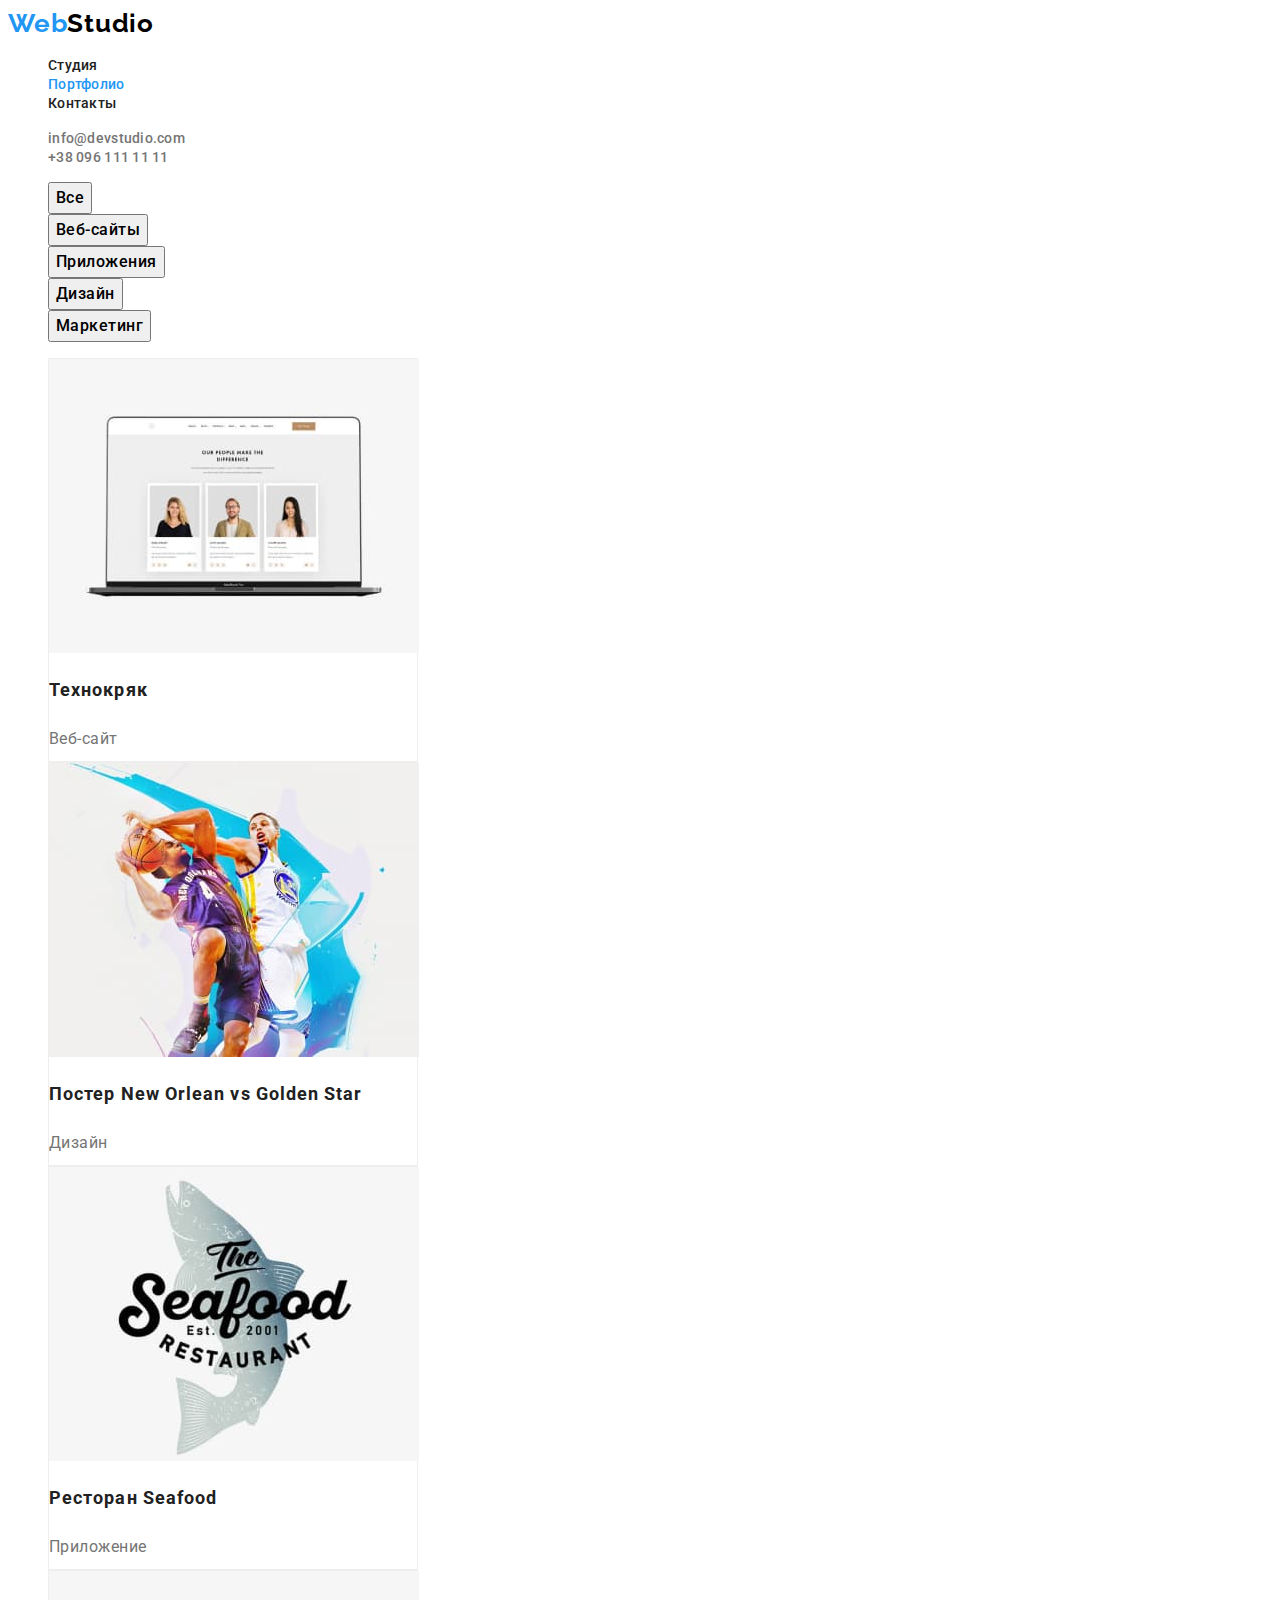
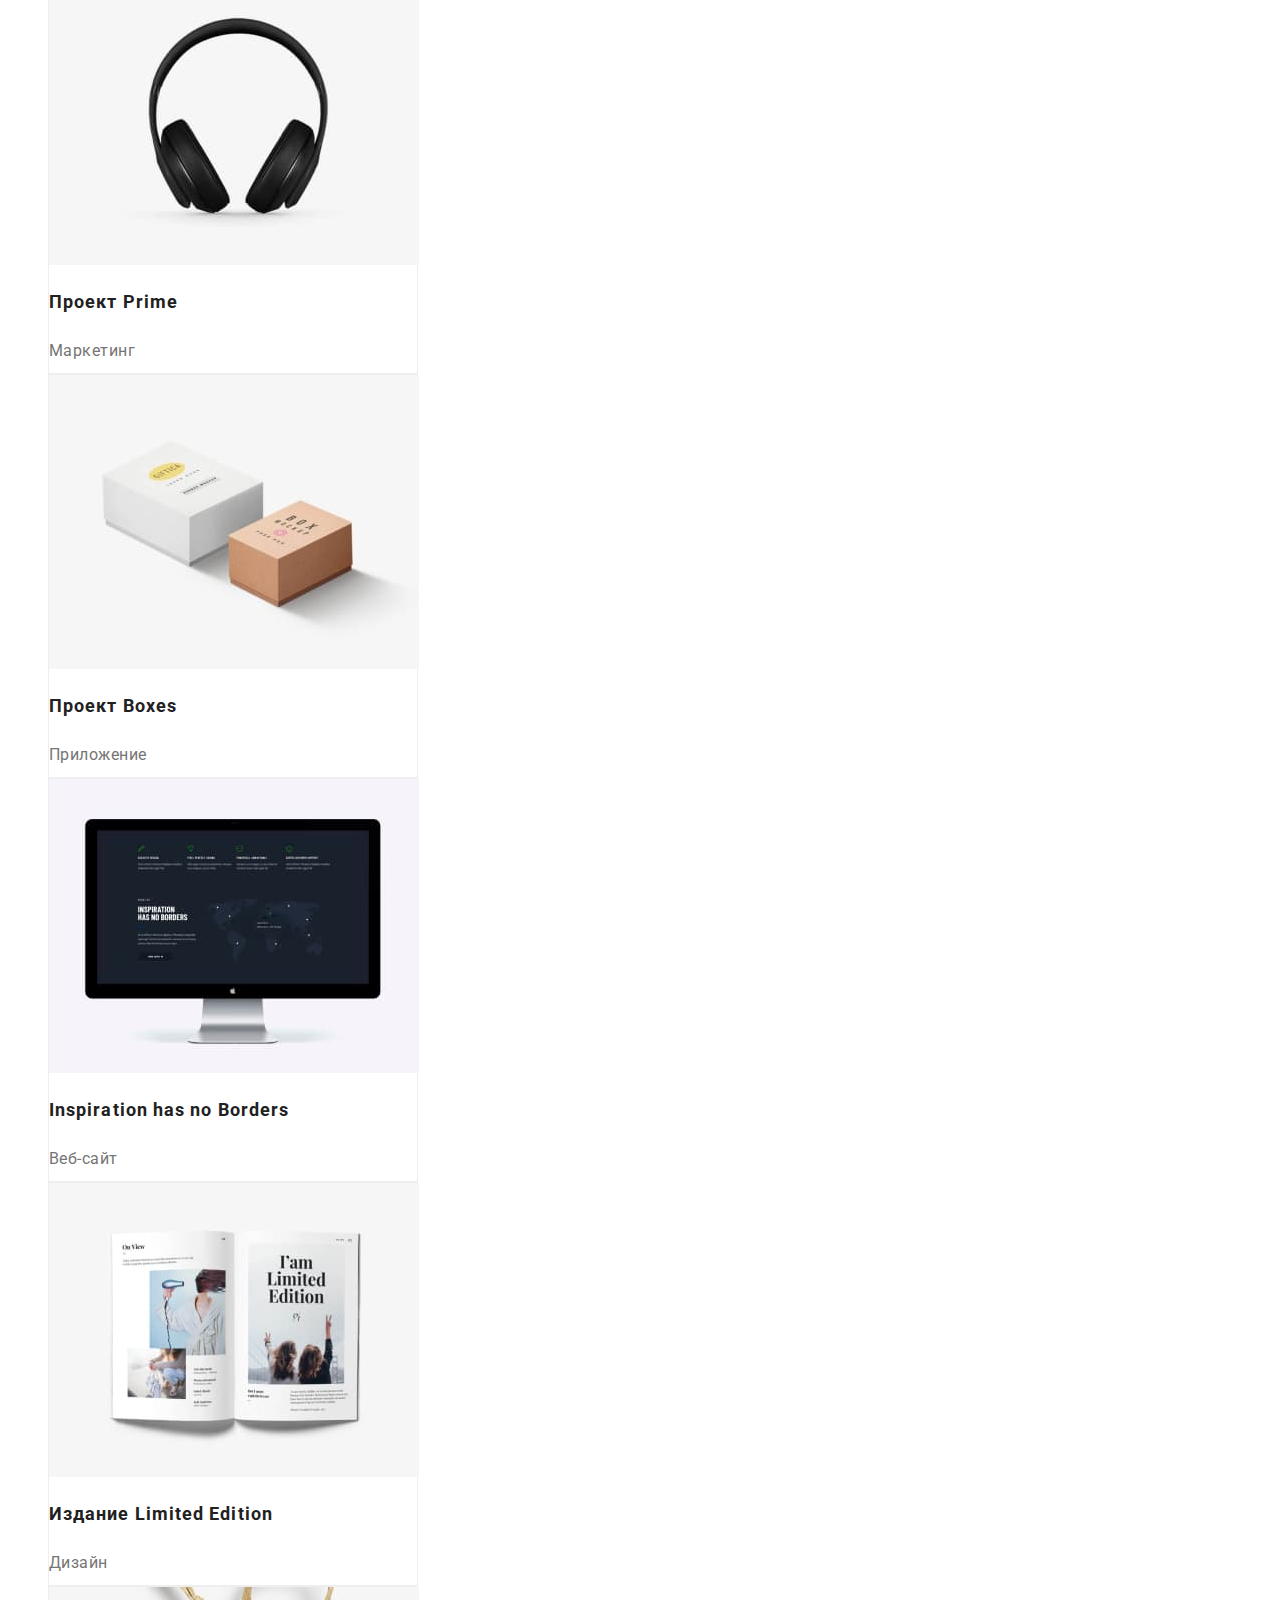
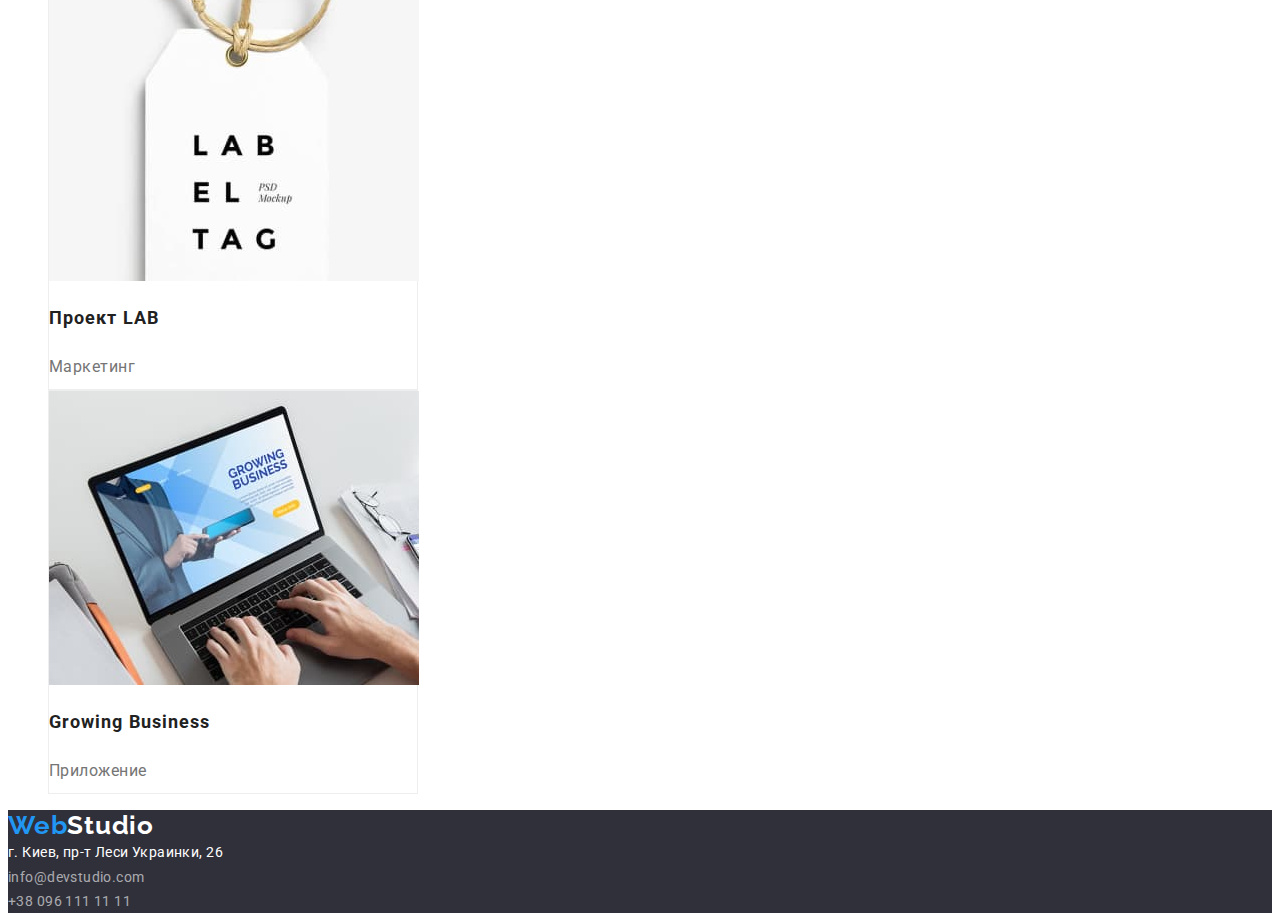
==== portfolio.html @ d719c33d "начало" ====
<!DOCTYPE html>
<html lang="ru">

<head>
    <meta charset="UTF-8">
    <meta http-equiv="X-UA-Compatible" content="IE=edge">
    <meta name="viewport" content="width=device-width, initial-scale=1.0">
    <title>Document</title>
    <link rel="preconnect" href="https://fonts.googleapis.com">
    <link rel="preconnect" href="https://fonts.gstatic.com" crossorigin>
    <link href="https://fonts.googleapis.com/css2?family=Raleway:wght@700&family=Roboto:wght@400;500;700;900&display=swap"
        rel="stylesheet">
    <link rel="stylesheet" href="./css/styles.css">
</head>

    <body>
        <header class="header">
            <a class="logo link" href=""> <span class="logo-blue">Web</span>Studio</a>
            <nav class="navigation">
                <ul class="nav-list list">
                    <li class="nav-list-item">
                        <a class="nav-list-link link" href="./index.html">Студия</a>
                    </li>
        
                    <li class="nav-list-item">
                        <a class="nav-list-link link current" href="./portfolio.html">Портфолио</a>
                    </li>
        
                    <li class="nav-list-item">
                        <a class="nav-list-link link" href="">Контакты</a>
                    </li>
                </ul>
            </nav>
            <ul class="contact-header list">
                <li>
                    <a class="contact-mail-number link" href="mailto:info@devstudio.com">info@devstudio.com</a>
                </li>
                <li>
                    <a class="contact-mail-number link" href="tel:+380961111111">+38 096 111 11 11</a>
                </li>
            </ul>
        
        </header>
        <main>
            <section>
                <h1 hidden>Портфолио</h1>
            <ul class="list">
                <li><button class="filter-btn" type="button">Все</button></li>
                <li><button class="filter-btn" type="button">Веб-сайты</button></li>
                <li><button class="filter-btn" type="button">Приложения</button></li>
                <li><button class="filter-btn" type="button">Дизайн</button></li>
                <li><button class="filter-btn" type="button">Маркетинг</button></li>
            </ul>
            <ul class="list">
                <li class="list-item">
                    <img src="./img/portfolio-img-1.jpg" alt="Сайт" width="370" 
                            height="294"> 
                    <h2 class="list-item-h">Технокряк</h2> 
                    <p class="list-item-p">Веб-сайт</p> 
                </li>
                <li class="list-item">
                    <img src="./img/portfolio-img-2.jpg" alt="Постер баскетбол" width="370" 
                            height="294">
                    <h2 class="list-item-h">Постер New Orlean vs Golden Star</h2>
                    <p class="list-item-p">Дизайн</p>
                </li>
                <li class="list-item">
                    <img src="./img/portfolio-img-3.jpg" alt="Лого ресторана" width="370" 
                            height="294">
                    <h2 class="list-item-h">Ресторан Seafood</h2>
                    <p class="list-item-p">Приложение</p>
                </li>
                <li class="list-item">
                    <img src="./img/portfolio-img-4.jpg" alt="Наушники" width="370" 
                            height="294">
                    <h2 class="list-item-h">Проект Prime</h2>
                    <p class="list-item-p">Маркетинг</p>
                </li>
                <li class="list-item">
                    <img src="./img/portfolio-img-5.jpg" alt="Коробки" width="370" 
                            height="294">
                    <h2 class="list-item-h">Проект Boxes</h2>
                    <p class="list-item-p">Приложение</p>
                </li>
                <li class="list-item">
                    <img src="./img/portfolio-img-6.jpg" alt="Сайт" width="370" 
                            height="294">
                    <h2 class="list-item-h">Inspiration has no Borders</h2>
                    <p class="list-item-p">Веб-сайт</p>
                </li>
                <li class="list-item">
                    <img src="./img/portfolio-img-7.jpg" alt="Книга" width="370" 
                            height="294">
                    <h2 class="list-item-h">Издание Limited Edition</h2>
                    <p class="list-item-p">Дизайн</p>
                </li>
                <li class="list-item">
                    <img src="./img/portfolio-img-8.jpg" alt="Бирка" width="370" 
                            height="294">
                    <h2 class="list-item-h">Проект LAB</h2>
                    <p class="list-item-p">Маркетинг</p>
                </li>
                <li class="list-item">
                    <img src="./img/portfolio-img-9.jpg" alt="Человек за ноутбуком" width="370" 
                            height="294">
                    <h2 class="list-item-h">Growing Business</h2>
                    <p class="list-item-p">Приложение</p>
                </li>
                
                
            </ul>
            </section>

        </main>
    <footer class="footer">
        <a class="logo-footer link" href=""> <span class="logo-blue">Web</span>Studio</a>
        <address>
            <a class="link-footer link"
                href="https://www.google.com/maps/place/%D0%B1%D1%83%D0%BB.+%D0%9B%D0%B5%D1%81%D0%B8+%D0%A3%D0%BA%D1%80%D0%B0%D0%B8%D0%BD%D0%BA%D0%B8,+26,+%D0%9A%D0%B8%D0%B5%D0%B2,+02000/@50.4265807,30.5361971,17z/data=!3m1!4b1!4m5!3m4!1s0x40d4cf0e033ecbe9:0x57a4dffefec77da0!8m2!3d50.4265807!4d30.5383858"
                target="_blank" rel="noopener noreferrer">г. Киев, пр-т Леси Украинки, 26</a> <br>
            <a class="contact-footer link" href="mailto:info@devstudio.com">info@devstudio.com</a> <br>
            <a class="contact-footer link" href="tel:+380961111111">+38 096 111 11 11</a>
        </address>
    
    </footer>
    </body>
    
</html>
---- css/styles.css ----
:root {
  --accent-color: #2196f3;
  --primary-text-color: #212121;
  --secondary-text-color: #757575;
}

body {
  font-family: "Roboto", sans-serif;
  color: var(--primary-text-color);
}
.list {
  list-style: none;
  color: ;
}

.link {
  text-decoration: none;
}
.logo {
  font-family: "Raleway", sans-serif;
  font-weight: bold;
  font-size: 26px;
  line-height: 1.19;
  letter-spacing: 0.03em;
  color: #000000;
}
.logo-blue {
  color: var(--accent-color);
}
.navigation .nav-list-link.current {
  color: var(--accent-color);
}
.nav-list-link {
  font-weight: 500;
  font-size: 14px;
  line-height: 1.14;
  letter-spacing: 0.02em;
  color: inherit;
}
.nav-list-link:hover,
.nav-list-link:focus {
  color: var(--accent-color);
}
.contact-mail-number {
  font-weight: 500;
  font-size: 14px;
  line-height: 1.14;
  letter-spacing: 0.02em;

  color: var(--secondary-text-color);
}
.contact-mail-number:hover,
.contact-mail-number:focus {
  color: var(--accent-color);
}
.hero {
  background: #2f303a;
}
.main-title {
  font-weight: 900;
  font-size: 44px;
  line-height: 1.36;
  text-align: center;
  letter-spacing: 0.06em;
  text-transform: uppercase;
  color: #ffffff;
}
.modal-btn {
  font-family: inherit;
  font-weight: bold;
  font-size: 16px;
  line-height: 1.88;
  display: flex;
  align-items: center;
  text-align: center;
  letter-spacing: 0.06em;
  color: #ffffff;
  background: var(--accent-color);
  cursor: pointer;
}
.modal-btn:hover,
.modal-btn:focus {
  background: #188ce8;
}
.benefits-title {
  font-weight: bold;
  font-size: 14px;
  line-height: 1.14;
  letter-spacing: 0.03em;
  text-transform: uppercase;
}
.description {
  font-size: 14px;
  line-height: 1.71;
  letter-spacing: 0.03em;
  color: var(--secondary-text-color);
}
.team-section {
  background: #f5f4fa;
}
.secondary-title {
  font-weight: bold;
  font-size: 36px;
  line-height: 1.17;
  text-align: center;
  letter-spacing: 0.03em;
}
.team-title {
  font-weight: 500;
  font-size: 16px;
  line-height: 1.19;
  text-align: center;
  letter-spacing: 0.03em;
}
.position {
  font-size: 16px;
  line-height: 1.19;
  text-align: center;
  letter-spacing: 0.03em;
  color: var(--secondary-text-color);
}
.logo-footer {
  font-family: "Raleway", sans-serif;
  font-weight: bold;
  font-size: 26px;
  line-height: 1.19;
  letter-spacing: 0.03em;
  color: #ffffff;
}
.footer {
  background: #2f303a;
}
.link-footer {
  font-style: normal;
  font-weight: normal;
  font-size: 14px;
  line-height: 1.71;
  letter-spacing: 0.03em;
  color: #ffffff;
}
.contact-footer {
  font-style: normal;
  font-weight: normal;
  font-size: 14px;
  line-height: 24px;
  letter-spacing: 0.03em;
  color: rgba(255, 255, 255, 0.6);
}

/*Портфолио*/
.filter-btn {
  font-family: inherit;
  font-weight: 500;
  font-size: 16px;
  line-height: 1.63;
  text-align: center;
  letter-spacing: 0.03em;
  cursor: pointer;
}

.filter-btn:hover,
.filter-btn:focus {
  background: #188ce8;
  color: #ffffff;
}
.list-item {
  width: 370px;
  height: 404px;
  left: 215px;
  top: 262px;
  background: #ffffff;
  border: 1px solid #eeeeee;
  box-sizing: border-box;
}
.list-item-h {
  font-weight: bold;
  font-size: 18px;
  line-height: 2;
  letter-spacing: 0.06em;
}
.list-item-p {
  font-size: 16px;
  line-height: 1.88;
  letter-spacing: 0.03em;
  color: var(--secondary-text-color);
}
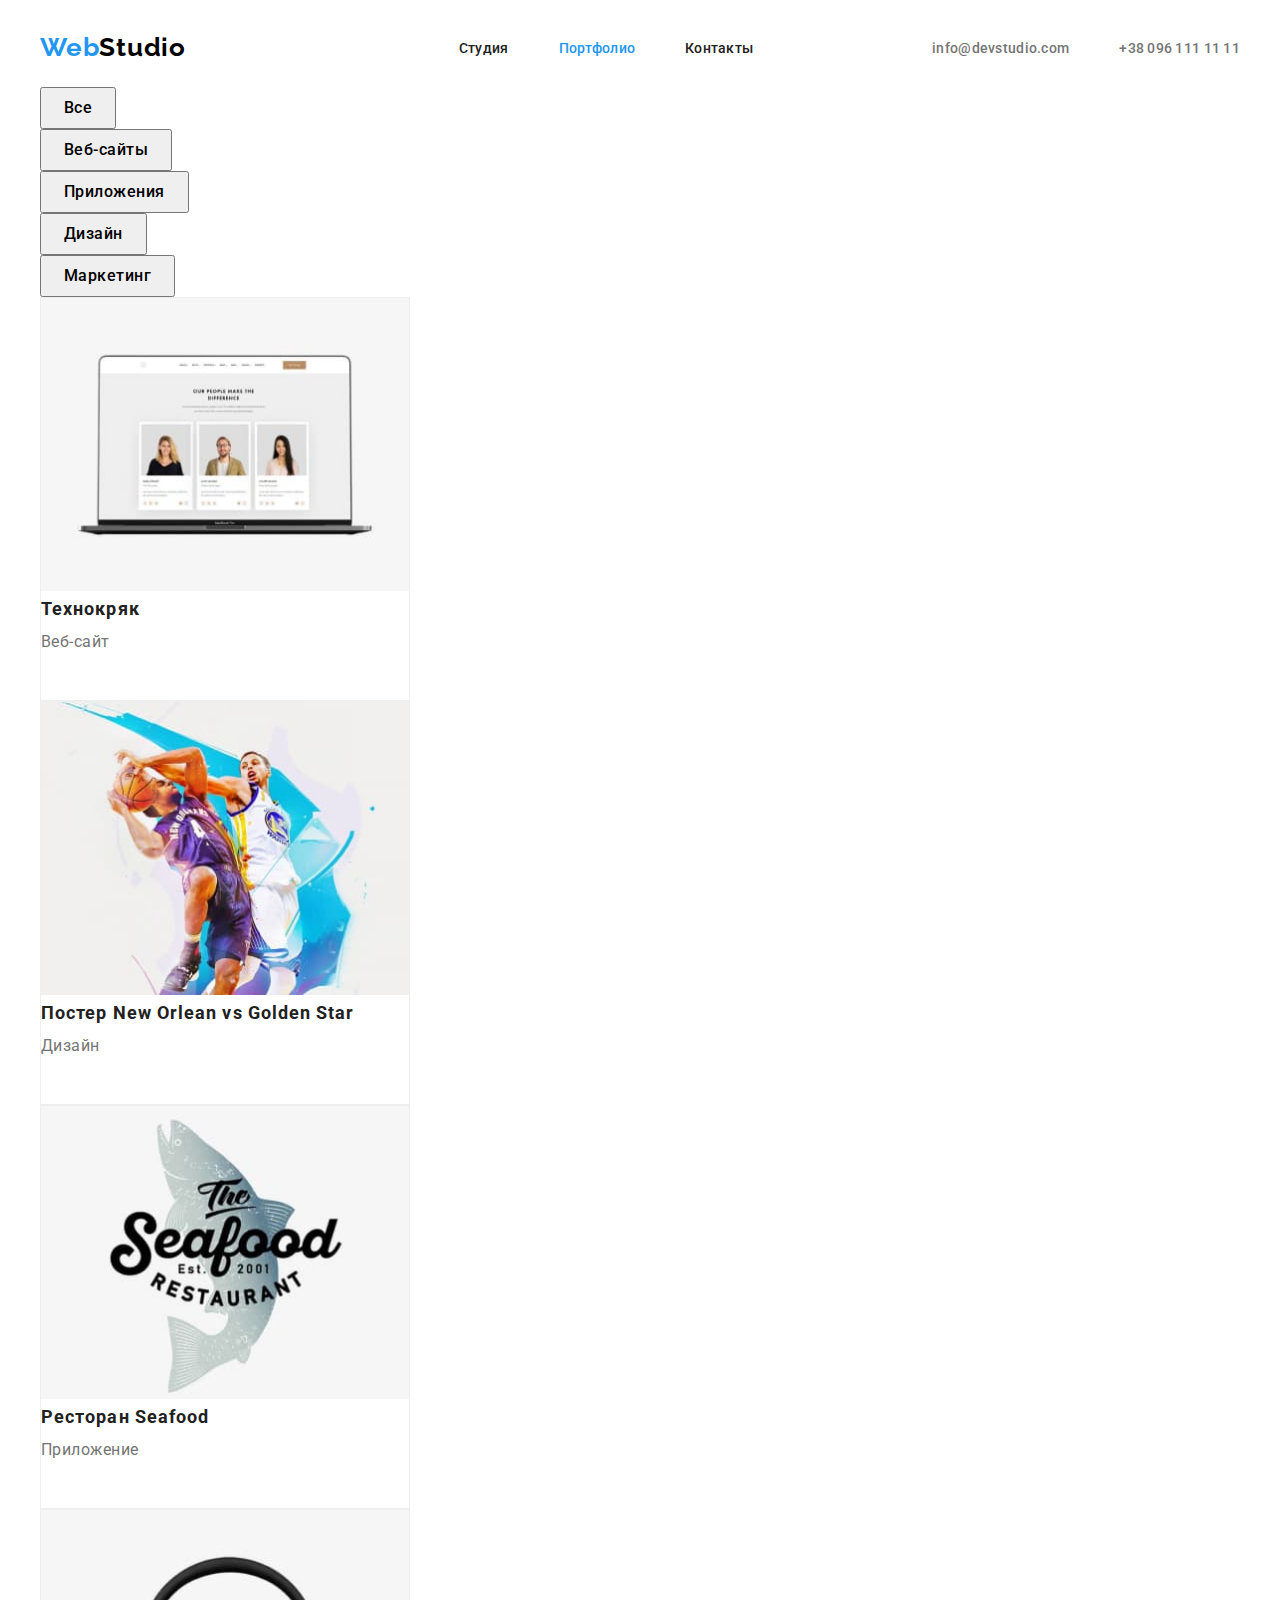
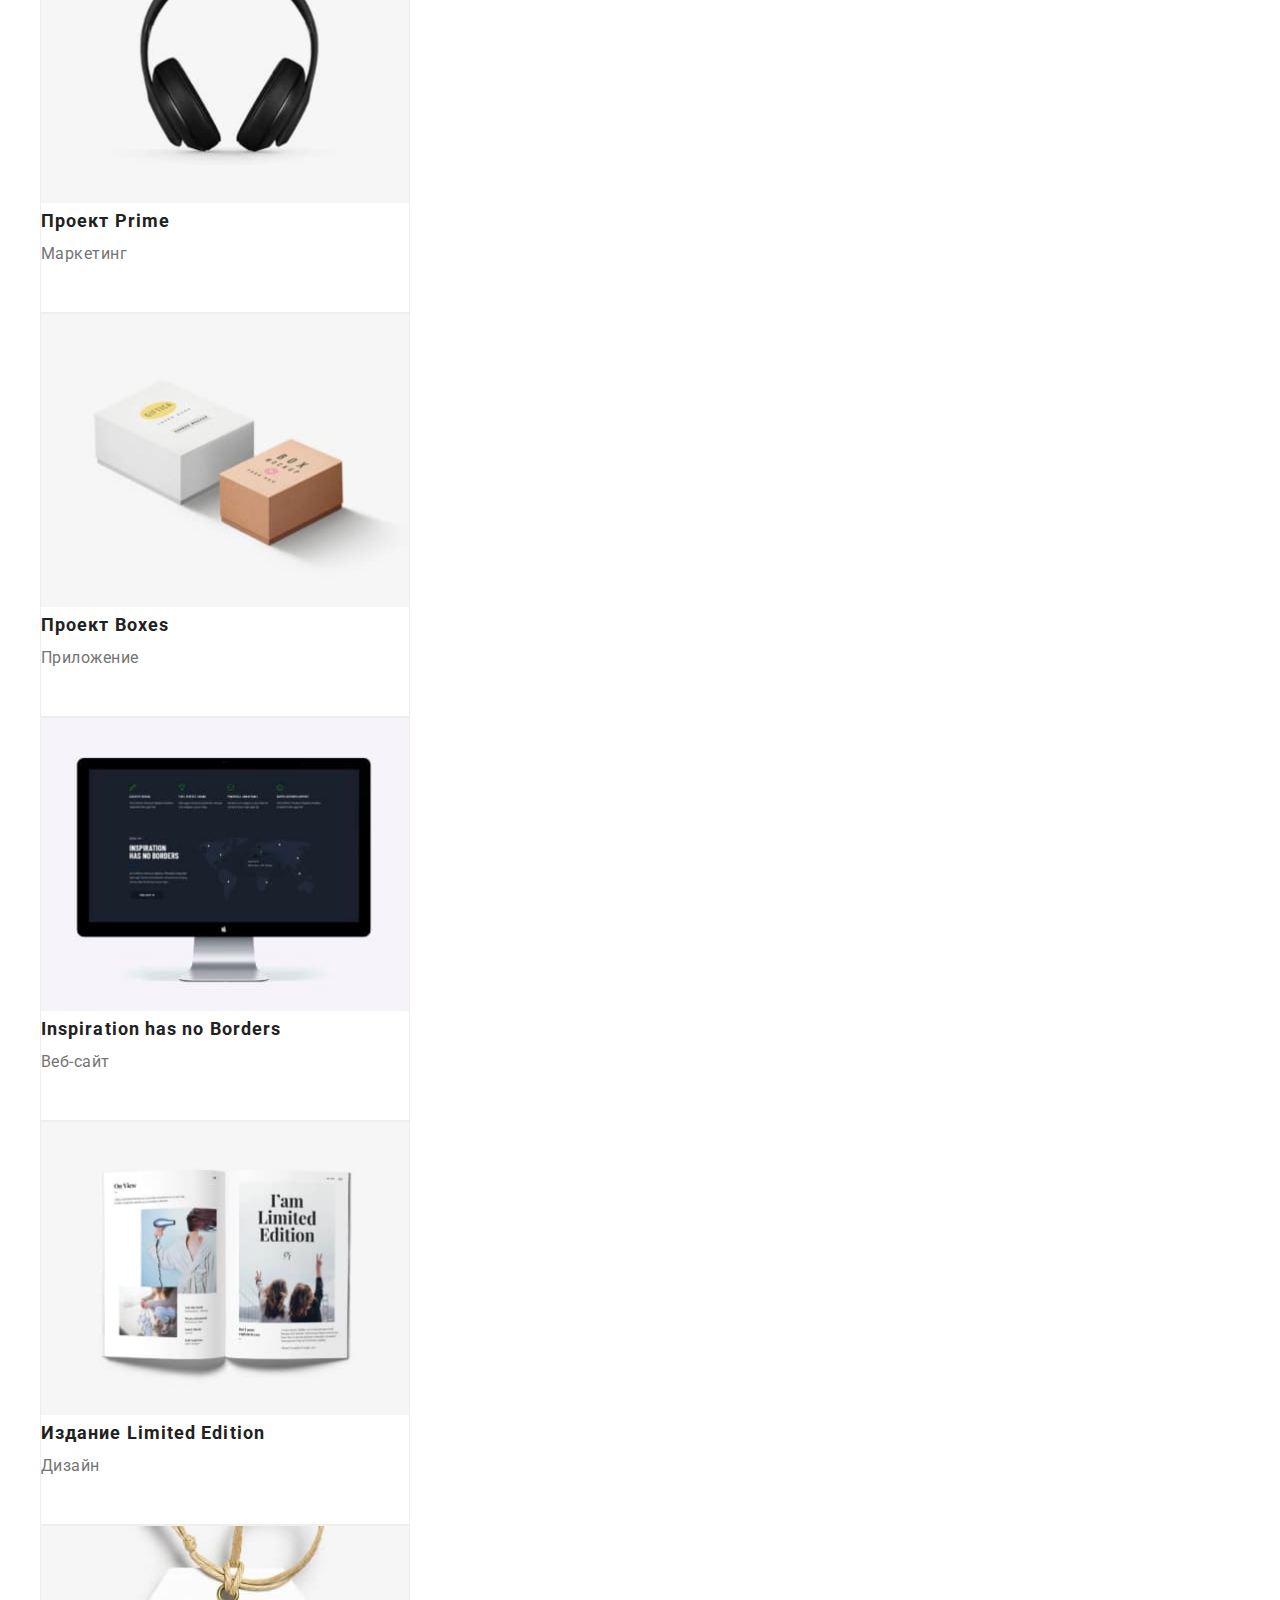
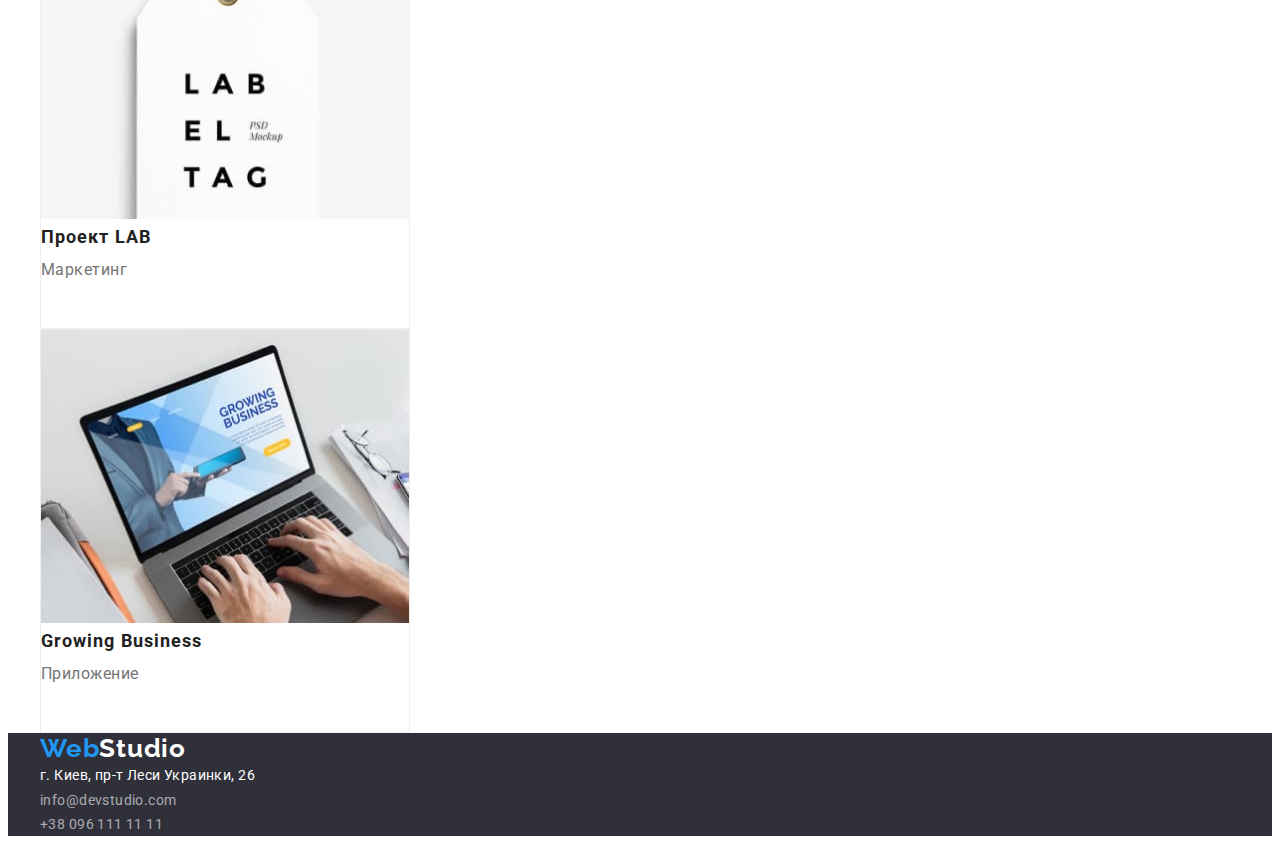
==== commit c402f522: "на паузе секция benefits" ====
--- a/portfolio.html
+++ b/portfolio.html
@@ -10,117 +10,126 @@
     <link rel="preconnect" href="https://fonts.gstatic.com" crossorigin>
     <link href="https://fonts.googleapis.com/css2?family=Raleway:wght@700&family=Roboto:wght@400;500;700;900&display=swap"
         rel="stylesheet">
+        <link rel="stylesheet" href="https://cdnjs.cloudflare.com/ajax/libs/modern-normalize/1.1.0/modern-normalize.min.css"
+            integrity="sha512-wpPYUAdjBVSE4KJnH1VR1HeZfpl1ub8YT/NKx4PuQ5NmX2tKuGu6U/JRp5y+Y8XG2tV+wKQpNHVUX03MfMFn9Q=="
+            crossorigin="anonymous" referrerpolicy="no-referrer" />
     <link rel="stylesheet" href="./css/styles.css">
 </head>
 
     <body>
         <header class="header">
-            <a class="logo link" href=""> <span class="logo-blue">Web</span>Studio</a>
-            <nav class="navigation">
-                <ul class="nav-list list">
-                    <li class="nav-list-item">
-                        <a class="nav-list-link link" href="./index.html">Студия</a>
+            <div class="container header-container">
+                <a class="logo link" href=""> <span class="logo-blue">Web</span>Studio</a>
+                <nav class="navigation">
+                    <ul class="nav-list list">
+                        <li class="nav-list-item">
+                            <a class="nav-list-link link" href="./index.html">Студия</a>
+                        </li>
+            
+                        <li class="nav-list-item">
+                            <a class="nav-list-link link current" href="./portfolio.html">Портфолио</a>
+                        </li>
+            
+                        <li class="nav-list-item">
+                            <a class="nav-list-link link" href="">Контакты</a>
+                        </li>
+                    </ul>
+                </nav>
+                <ul class="contact-header list">
+                    <li class="contact-header-mail">
+                        <a class="contact-mail-number link" href="mailto:info@devstudio.com">info@devstudio.com</a>
                     </li>
-        
-                    <li class="nav-list-item">
-                        <a class="nav-list-link link current" href="./portfolio.html">Портфолио</a>
-                    </li>
-        
-                    <li class="nav-list-item">
-                        <a class="nav-list-link link" href="">Контакты</a>
+                    <li>
+                        <a class="contact-mail-number link" href="tel:+380961111111">+38 096 111 11 11</a>
                     </li>
                 </ul>
-            </nav>
-            <ul class="contact-header list">
-                <li>
-                    <a class="contact-mail-number link" href="mailto:info@devstudio.com">info@devstudio.com</a>
-                </li>
-                <li>
-                    <a class="contact-mail-number link" href="tel:+380961111111">+38 096 111 11 11</a>
-                </li>
-            </ul>
+            </div>
         
         </header>
         <main>
             <section>
-                <h1 hidden>Портфолио</h1>
-            <ul class="list">
-                <li><button class="filter-btn" type="button">Все</button></li>
-                <li><button class="filter-btn" type="button">Веб-сайты</button></li>
-                <li><button class="filter-btn" type="button">Приложения</button></li>
-                <li><button class="filter-btn" type="button">Дизайн</button></li>
-                <li><button class="filter-btn" type="button">Маркетинг</button></li>
-            </ul>
-            <ul class="list">
-                <li class="list-item">
-                    <img src="./img/portfolio-img-1.jpg" alt="Сайт" width="370" 
-                            height="294"> 
-                    <h2 class="list-item-h">Технокряк</h2> 
-                    <p class="list-item-p">Веб-сайт</p> 
-                </li>
-                <li class="list-item">
-                    <img src="./img/portfolio-img-2.jpg" alt="Постер баскетбол" width="370" 
-                            height="294">
-                    <h2 class="list-item-h">Постер New Orlean vs Golden Star</h2>
-                    <p class="list-item-p">Дизайн</p>
-                </li>
-                <li class="list-item">
-                    <img src="./img/portfolio-img-3.jpg" alt="Лого ресторана" width="370" 
-                            height="294">
-                    <h2 class="list-item-h">Ресторан Seafood</h2>
-                    <p class="list-item-p">Приложение</p>
-                </li>
-                <li class="list-item">
-                    <img src="./img/portfolio-img-4.jpg" alt="Наушники" width="370" 
-                            height="294">
-                    <h2 class="list-item-h">Проект Prime</h2>
-                    <p class="list-item-p">Маркетинг</p>
-                </li>
-                <li class="list-item">
-                    <img src="./img/portfolio-img-5.jpg" alt="Коробки" width="370" 
-                            height="294">
-                    <h2 class="list-item-h">Проект Boxes</h2>
-                    <p class="list-item-p">Приложение</p>
-                </li>
-                <li class="list-item">
-                    <img src="./img/portfolio-img-6.jpg" alt="Сайт" width="370" 
-                            height="294">
-                    <h2 class="list-item-h">Inspiration has no Borders</h2>
-                    <p class="list-item-p">Веб-сайт</p>
-                </li>
-                <li class="list-item">
-                    <img src="./img/portfolio-img-7.jpg" alt="Книга" width="370" 
-                            height="294">
-                    <h2 class="list-item-h">Издание Limited Edition</h2>
-                    <p class="list-item-p">Дизайн</p>
-                </li>
-                <li class="list-item">
-                    <img src="./img/portfolio-img-8.jpg" alt="Бирка" width="370" 
-                            height="294">
-                    <h2 class="list-item-h">Проект LAB</h2>
-                    <p class="list-item-p">Маркетинг</p>
-                </li>
-                <li class="list-item">
-                    <img src="./img/portfolio-img-9.jpg" alt="Человек за ноутбуком" width="370" 
-                            height="294">
-                    <h2 class="list-item-h">Growing Business</h2>
-                    <p class="list-item-p">Приложение</p>
-                </li>
-                
-                
-            </ul>
-            </section>
+                <div class="container">
+                        <h1 hidden>Портфолио</h1>
+                        <ul class="list">
+                            <li><button class="filter-btn" type="button">Все</button></li>
+                            <li><button class="filter-btn" type="button">Веб-сайты</button></li>
+                            <li><button class="filter-btn" type="button">Приложения</button></li>
+                            <li><button class="filter-btn" type="button">Дизайн</button></li>
+                            <li><button class="filter-btn" type="button">Маркетинг</button></li>
+                        </ul>
+                        <ul class="list">
+                            <li class="list-item">
+                                <img src="./img/portfolio-img-1.jpg" alt="Сайт" width="370" 
+                                        height="294"> 
+                                <h2 class="list-item-h">Технокряк</h2> 
+                                <p class="list-item-p">Веб-сайт</p> 
+                            </li>
+                            <li class="list-item">
+                                <img src="./img/portfolio-img-2.jpg" alt="Постер баскетбол" width="370" 
+                                        height="294">
+                                <h2 class="list-item-h">Постер New Orlean vs Golden Star</h2>
+                                <p class="list-item-p">Дизайн</p>
+                            </li>
+                            <li class="list-item">
+                                <img src="./img/portfolio-img-3.jpg" alt="Лого ресторана" width="370" 
+                                        height="294">
+                                <h2 class="list-item-h">Ресторан Seafood</h2>
+                                <p class="list-item-p">Приложение</p>
+                            </li>
+                            <li class="list-item">
+                                <img src="./img/portfolio-img-4.jpg" alt="Наушники" width="370" 
+                                        height="294">
+                                <h2 class="list-item-h">Проект Prime</h2>
+                                <p class="list-item-p">Маркетинг</p>
+                            </li>
+                            <li class="list-item">
+                                <img src="./img/portfolio-img-5.jpg" alt="Коробки" width="370" 
+                                        height="294">
+                                <h2 class="list-item-h">Проект Boxes</h2>
+                                <p class="list-item-p">Приложение</p>
+                            </li>
+                            <li class="list-item">
+                                <img src="./img/portfolio-img-6.jpg" alt="Сайт" width="370" 
+                                        height="294">
+                                <h2 class="list-item-h">Inspiration has no Borders</h2>
+                                <p class="list-item-p">Веб-сайт</p>
+                            </li>
+                            <li class="list-item">
+                                <img src="./img/portfolio-img-7.jpg" alt="Книга" width="370" 
+                                        height="294">
+                                <h2 class="list-item-h">Издание Limited Edition</h2>
+                                <p class="list-item-p">Дизайн</p>
+                            </li>
+                            <li class="list-item">
+                                <img src="./img/portfolio-img-8.jpg" alt="Бирка" width="370" 
+                                        height="294">
+                                <h2 class="list-item-h">Проект LAB</h2>
+                                <p class="list-item-p">Маркетинг</p>
+                            </li>
+                            <li class="list-item">
+                                <img src="./img/portfolio-img-9.jpg" alt="Человек за ноутбуком" width="370" 
+                                        height="294">
+                                <h2 class="list-item-h">Growing Business</h2>
+                                <p class="list-item-p">Приложение</p>
+                            </li>
+                            
+                            
+                        </ul>
+                 </div>
+             </section>
 
         </main>
     <footer class="footer">
-        <a class="logo-footer link" href=""> <span class="logo-blue">Web</span>Studio</a>
-        <address>
-            <a class="link-footer link"
-                href="https://www.google.com/maps/place/%D0%B1%D1%83%D0%BB.+%D0%9B%D0%B5%D1%81%D0%B8+%D0%A3%D0%BA%D1%80%D0%B0%D0%B8%D0%BD%D0%BA%D0%B8,+26,+%D0%9A%D0%B8%D0%B5%D0%B2,+02000/@50.4265807,30.5361971,17z/data=!3m1!4b1!4m5!3m4!1s0x40d4cf0e033ecbe9:0x57a4dffefec77da0!8m2!3d50.4265807!4d30.5383858"
-                target="_blank" rel="noopener noreferrer">г. Киев, пр-т Леси Украинки, 26</a> <br>
-            <a class="contact-footer link" href="mailto:info@devstudio.com">info@devstudio.com</a> <br>
-            <a class="contact-footer link" href="tel:+380961111111">+38 096 111 11 11</a>
-        </address>
+        <div class="container">
+            <a class="logo-footer link" href=""> <span class="logo-blue">Web</span>Studio</a>
+            <address>
+                <a class="link-footer link"
+                    href="https://www.google.com/maps/place/%D0%B1%D1%83%D0%BB.+%D0%9B%D0%B5%D1%81%D0%B8+%D0%A3%D0%BA%D1%80%D0%B0%D0%B8%D0%BD%D0%BA%D0%B8,+26,+%D0%9A%D0%B8%D0%B5%D0%B2,+02000/@50.4265807,30.5361971,17z/data=!3m1!4b1!4m5!3m4!1s0x40d4cf0e033ecbe9:0x57a4dffefec77da0!8m2!3d50.4265807!4d30.5383858"
+                    target="_blank" rel="noopener noreferrer">г. Киев, пр-т Леси Украинки, 26</a> <br>
+                <a class="contact-footer link" href="mailto:info@devstudio.com">info@devstudio.com</a> <br>
+                <a class="contact-footer link" href="tel:+380961111111">+38 096 111 11 11</a>
+            </address>
+        </div>
     
     </footer>
     </body>
--- a/css/styles.css
+++ b/css/styles.css
@@ -8,9 +8,36 @@
   font-family: "Roboto", sans-serif;
   color: var(--primary-text-color);
 }
+h1,
+h2,
+h3,
+h4,
+h5,
+h6,
+p {
+  margin-top: 0;
+  margin-bottom: 0;
+}
+ul {
+  margin-top: 0;
+  margin-bottom: 0;
+  padding-left: 0;
+}
+img {
+  display: block;
+  max-width: 100%;
+  height: auto;
+}
+
+.container {
+  width: 1200px;
+  padding-left: 15px;
+  padding-right: 15px;
+  margin-left: auto;
+  margin-right: auto;
+}
 .list {
   list-style: none;
-  color: ;
 }
 
 .link {
@@ -23,12 +50,36 @@
   line-height: 1.19;
   letter-spacing: 0.03em;
   color: #000000;
+  margin-right: 94px;
 }
 .logo-blue {
   color: var(--accent-color);
 }
 .navigation .nav-list-link.current {
   color: var(--accent-color);
+}
+.header {
+  padding-top: 24px;
+  padding-bottom: 24px;
+}
+.header-container {
+  display: flex;
+  align-items: center;
+  justify-content: space-between;
+}
+.nav-list {
+  display: flex;
+  align-items: center;
+}
+.contact-header {
+  display: flex;
+  align-items: center;
+}
+.contact-header-mail {
+  margin-right: 50px;
+}
+.nav-list-item:not(:last-child) {
+  margin-right: 50px;
 }
 .nav-list-link {
   font-weight: 500;
@@ -64,13 +115,21 @@
   letter-spacing: 0.06em;
   text-transform: uppercase;
   color: #ffffff;
+  margin-bottom: 30px;
+}
+.main-title-hero {
+  text-align: center;
+  padding-bottom: 200px;
+  padding-top: 200px;
 }
 .modal-btn {
+  min-width: 200px;
+  min-height: 50px;
+  padding: 8px 30px;
   font-family: inherit;
   font-weight: bold;
   font-size: 16px;
   line-height: 1.88;
-  display: flex;
   align-items: center;
   text-align: center;
   letter-spacing: 0.06em;
@@ -82,12 +141,21 @@
 .modal-btn:focus {
   background: #188ce8;
 }
+.benefits {
+  padding: 94px;
+}
 .benefits-title {
   font-weight: bold;
   font-size: 14px;
   line-height: 1.14;
   letter-spacing: 0.03em;
   text-transform: uppercase;
+}
+.benefits-list {
+  display: flex;
+  align-items: center;
+}
+
 }
 .description {
   font-size: 14px;
@@ -149,6 +217,7 @@
 
 /*Портфолио*/
 .filter-btn {
+  padding: 6px 22px;
   font-family: inherit;
   font-weight: 500;
   font-size: 16px;
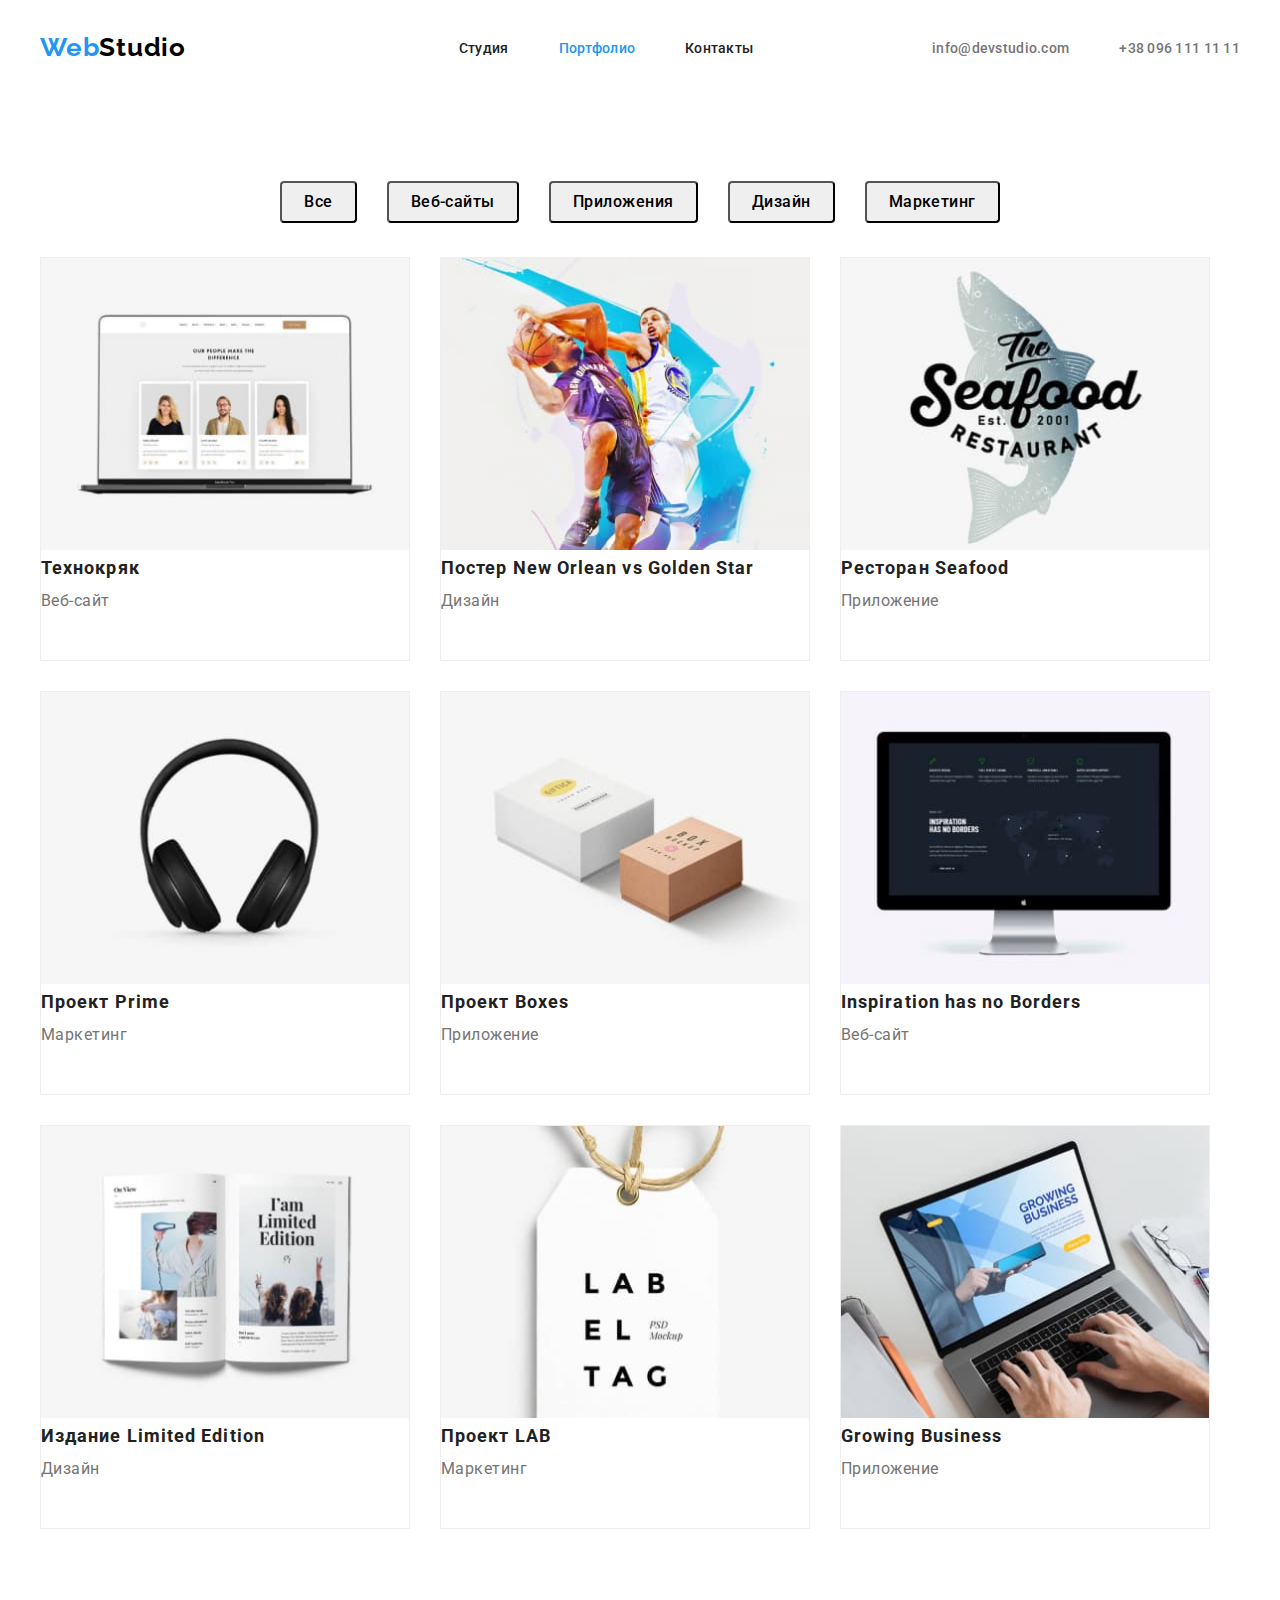
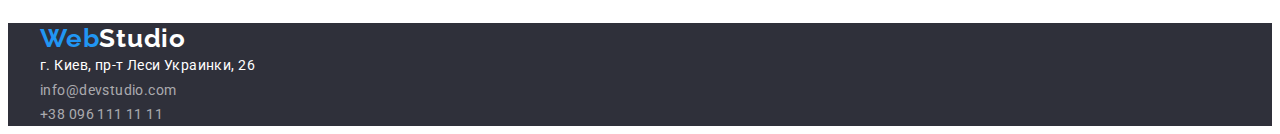
==== commit d7517e1b: "в процессе выполнения" ====
--- a/portfolio.html
+++ b/portfolio.html
@@ -47,66 +47,68 @@
         
         </header>
         <main>
-            <section>
+            <section class="section">
                 <div class="container">
                         <h1 hidden>Портфолио</h1>
-                        <ul class="list">
-                            <li><button class="filter-btn" type="button">Все</button></li>
-                            <li><button class="filter-btn" type="button">Веб-сайты</button></li>
-                            <li><button class="filter-btn" type="button">Приложения</button></li>
-                            <li><button class="filter-btn" type="button">Дизайн</button></li>
-                            <li><button class="filter-btn" type="button">Маркетинг</button></li>
-                        </ul>
-                        <ul class="list">
-                            <li class="list-item">
+                        <div class="parent-indent-btn">
+                            <ul class="list parent-indent ">
+                                <li class="spacing-between-cards"><button class="filter-btn" type="button">Все</button></li>
+                                <li class="spacing-between-cards"><button class="filter-btn" type="button">Веб-сайты</button></li>
+                                <li class="spacing-between-cards"><button class="filter-btn" type="button">Приложения</button></li>
+                                <li class="spacing-between-cards"><button class="filter-btn" type="button">Дизайн</button></li>
+                                <li class="spacing-between-cards"><button class="filter-btn" type="button">Маркетинг</button></li>
+                            </ul>
+                        </div>
+                        <ul class="list parent-indent">
+                            <li class="list-item spacing-between-cards spacing-between-cards-portfolio">
                                 <img src="./img/portfolio-img-1.jpg" alt="Сайт" width="370" 
                                         height="294"> 
                                 <h2 class="list-item-h">Технокряк</h2> 
                                 <p class="list-item-p">Веб-сайт</p> 
                             </li>
-                            <li class="list-item">
+                            <li class="list-item spacing-between-cards spacing-between-cards-portfolio">
                                 <img src="./img/portfolio-img-2.jpg" alt="Постер баскетбол" width="370" 
                                         height="294">
                                 <h2 class="list-item-h">Постер New Orlean vs Golden Star</h2>
                                 <p class="list-item-p">Дизайн</p>
                             </li>
-                            <li class="list-item">
+                            <li class="list-item spacing-between-cards spacing-between-cards-portfolio">
                                 <img src="./img/portfolio-img-3.jpg" alt="Лого ресторана" width="370" 
                                         height="294">
                                 <h2 class="list-item-h">Ресторан Seafood</h2>
                                 <p class="list-item-p">Приложение</p>
                             </li>
-                            <li class="list-item">
+                            <li class="list-item spacing-between-cards spacing-between-cards-portfolio">
                                 <img src="./img/portfolio-img-4.jpg" alt="Наушники" width="370" 
                                         height="294">
                                 <h2 class="list-item-h">Проект Prime</h2>
                                 <p class="list-item-p">Маркетинг</p>
                             </li>
-                            <li class="list-item">
+                            <li class="list-item spacing-between-cards spacing-between-cards-portfolio">
                                 <img src="./img/portfolio-img-5.jpg" alt="Коробки" width="370" 
                                         height="294">
                                 <h2 class="list-item-h">Проект Boxes</h2>
                                 <p class="list-item-p">Приложение</p>
                             </li>
-                            <li class="list-item">
+                            <li class="list-item spacing-between-cards spacing-between-cards-portfolio">
                                 <img src="./img/portfolio-img-6.jpg" alt="Сайт" width="370" 
                                         height="294">
                                 <h2 class="list-item-h">Inspiration has no Borders</h2>
                                 <p class="list-item-p">Веб-сайт</p>
                             </li>
-                            <li class="list-item">
+                            <li class="list-item spacing-between-cards spacing-between-cards-portfolio">
                                 <img src="./img/portfolio-img-7.jpg" alt="Книга" width="370" 
                                         height="294">
                                 <h2 class="list-item-h">Издание Limited Edition</h2>
                                 <p class="list-item-p">Дизайн</p>
                             </li>
-                            <li class="list-item">
+                            <li class="list-item spacing-between-cards spacing-between-cards-portfolio">
                                 <img src="./img/portfolio-img-8.jpg" alt="Бирка" width="370" 
                                         height="294">
                                 <h2 class="list-item-h">Проект LAB</h2>
                                 <p class="list-item-p">Маркетинг</p>
                             </li>
-                            <li class="list-item">
+                            <li class="list-item spacing-between-cards spacing-between-cards-portfolio">
                                 <img src="./img/portfolio-img-9.jpg" alt="Человек за ноутбуком" width="370" 
                                         height="294">
                                 <h2 class="list-item-h">Growing Business</h2>
--- a/css/styles.css
+++ b/css/styles.css
@@ -43,6 +43,13 @@
 .link {
   text-decoration: none;
 }
+.section{
+  padding-bottom: 94px;
+  padding-top: 94px;
+}
+.benefits{
+  padding-bottom: 0px;
+}
 .logo {
   font-family: "Raleway", sans-serif;
   font-weight: bold;
@@ -136,14 +143,12 @@
   color: #ffffff;
   background: var(--accent-color);
   cursor: pointer;
+  border-radius: 4px;
 }
 .modal-btn:hover,
 .modal-btn:focus {
   background: #188ce8;
 }
-.benefits {
-  padding: 94px;
-}
 .benefits-title {
   font-weight: bold;
   font-size: 14px;
@@ -151,9 +156,17 @@
   letter-spacing: 0.03em;
   text-transform: uppercase;
 }
-.benefits-list {
-  display: flex;
-  align-items: center;
+.parent-indent {
+  display: flex;
+  align-items: center;
+  margin-left: -30px;
+  margin-top: -30px;
+  flex-wrap: wrap;
+
+}
+.spacing-between-cards{
+  margin-left: 30px;
+margin-top: 30px;
 }
 
 }
@@ -172,6 +185,7 @@
   line-height: 1.17;
   text-align: center;
   letter-spacing: 0.03em;
+  margin-bottom: 50px;
 }
 .team-title {
   font-weight: 500;
@@ -197,6 +211,10 @@
 }
 .footer {
   background: #2f303a;
+}
+.indent-footer{
+  padding-top: 60px;
+  margin-bottom: 20px;
 }
 .link-footer {
   font-style: normal;
@@ -217,6 +235,7 @@
 
 /*Портфолио*/
 .filter-btn {
+  margin-bottom: 34px;
   padding: 6px 22px;
   font-family: inherit;
   font-weight: 500;
@@ -225,8 +244,16 @@
   text-align: center;
   letter-spacing: 0.03em;
   cursor: pointer;
-}
-
+  border-radius: 4px;
+}
+.parent-indent-btn{
+  display: flex;
+  justify-content: center;
+  
+}
+.spacing-between-cards-portfolio{
+  margin-bottom: 30;
+}
 .filter-btn:hover,
 .filter-btn:focus {
   background: #188ce8;
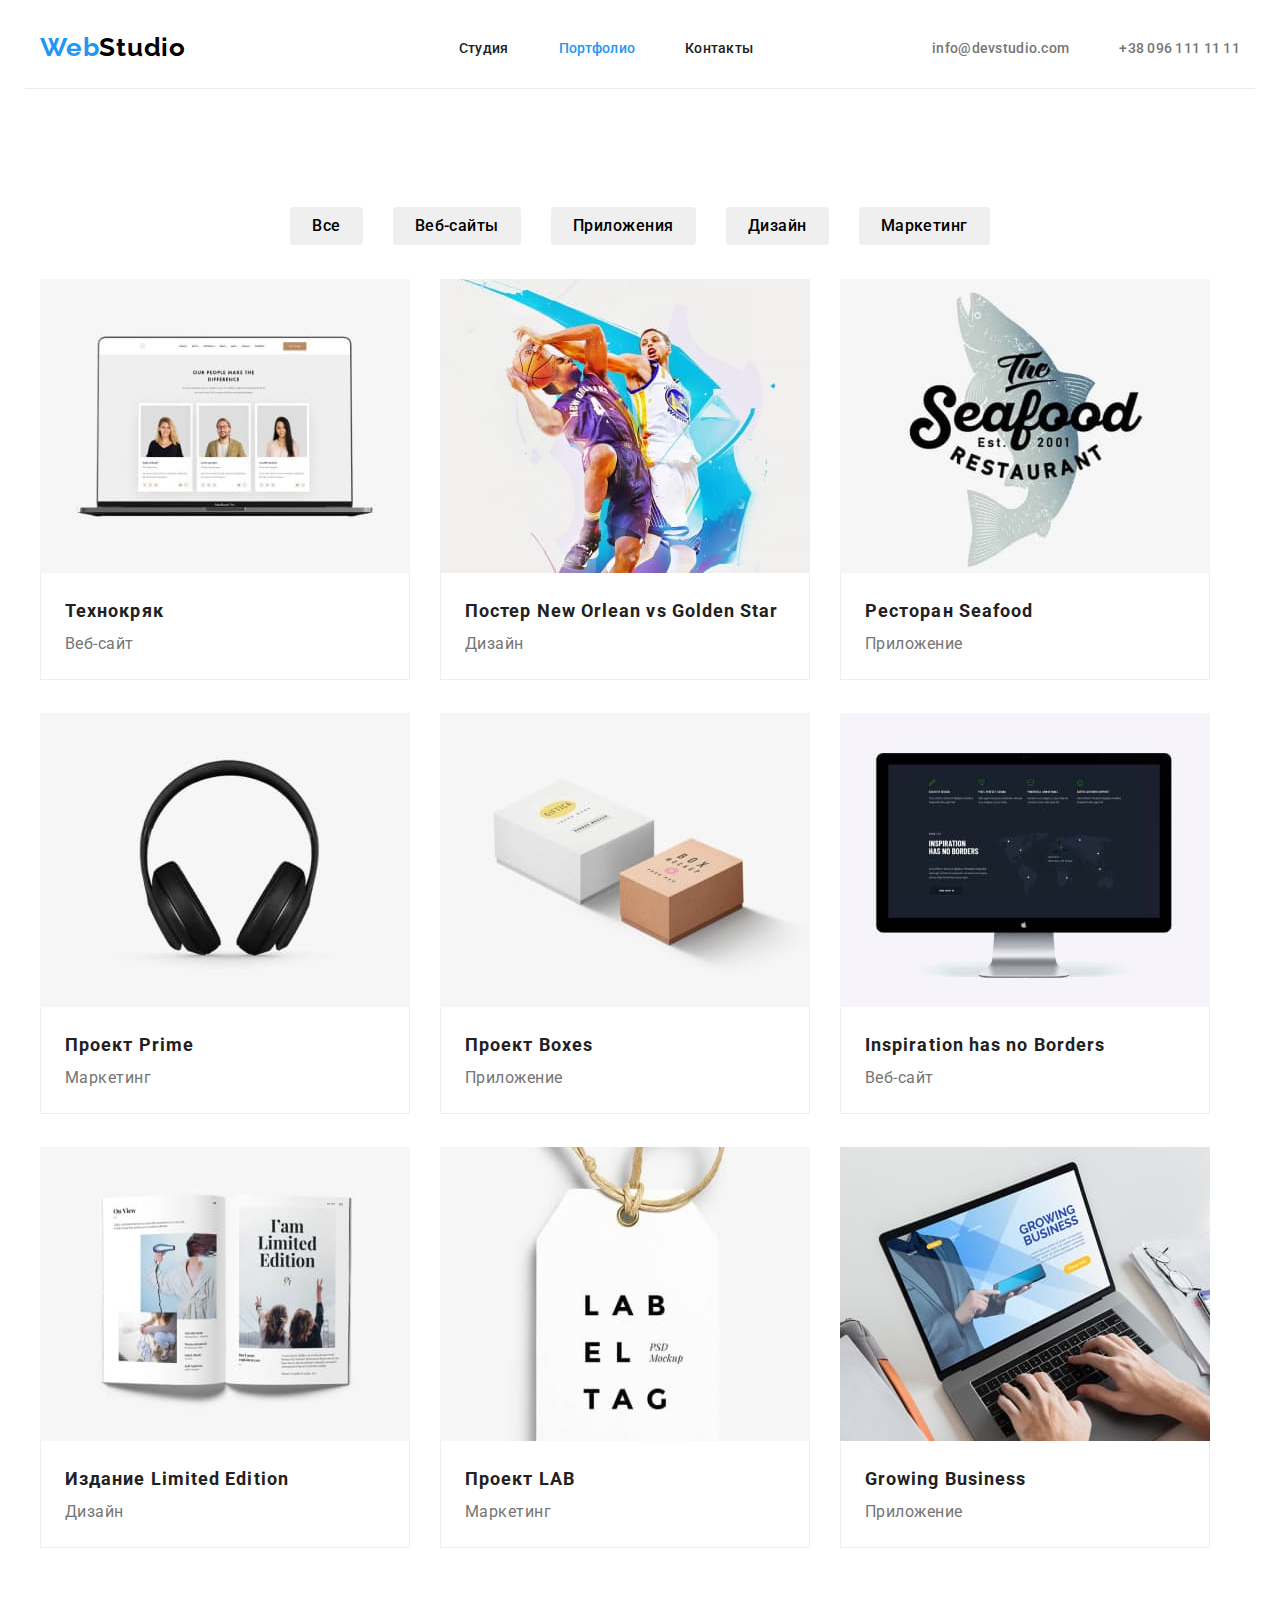
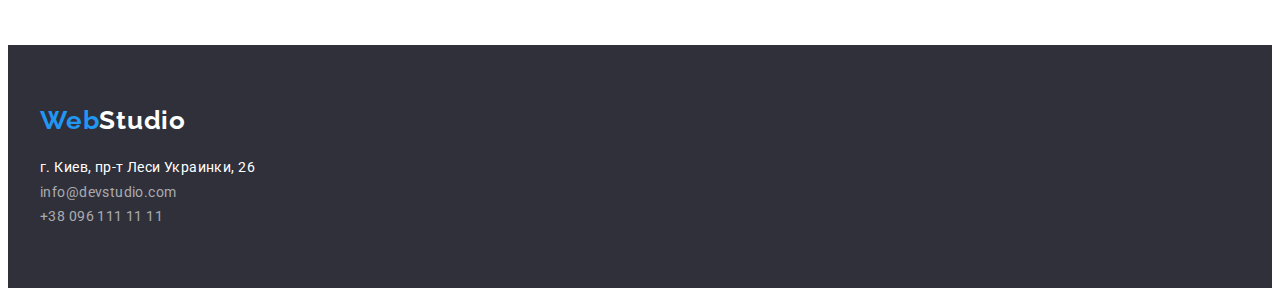
==== commit 1a8b61b5: "ДЗ 3 готово" ====
--- a/portfolio.html
+++ b/portfolio.html
@@ -18,7 +18,7 @@
 
     <body>
         <header class="header">
-            <div class="container header-container">
+            <div class="container header-container header-portfolio">
                 <a class="logo link" href=""> <span class="logo-blue">Web</span>Studio</a>
                 <nav class="navigation">
                     <ul class="nav-list list">
@@ -59,60 +59,78 @@
                                 <li class="spacing-between-cards"><button class="filter-btn" type="button">Маркетинг</button></li>
                             </ul>
                         </div>
-                        <ul class="list parent-indent">
+                        <ul class="list parent-indent portfolio-list">
                             <li class="list-item spacing-between-cards spacing-between-cards-portfolio">
                                 <img src="./img/portfolio-img-1.jpg" alt="Сайт" width="370" 
                                         height="294"> 
-                                <h2 class="list-item-h">Технокряк</h2> 
-                                <p class="list-item-p">Веб-сайт</p> 
+                                        <div class="portfolio-cards-name">
+                                            <h2 class="list-item-h">Технокряк</h2> 
+                                            <p class="list-item-p">Веб-сайт</p> 
+                                        </div>
                             </li>
                             <li class="list-item spacing-between-cards spacing-between-cards-portfolio">
                                 <img src="./img/portfolio-img-2.jpg" alt="Постер баскетбол" width="370" 
                                         height="294">
-                                <h2 class="list-item-h">Постер New Orlean vs Golden Star</h2>
-                                <p class="list-item-p">Дизайн</p>
+                                        <div class="portfolio-cards-name">
+                                            <h2 class="list-item-h">Постер New Orlean vs Golden Star</h2>
+                                            <p class="list-item-p">Дизайн</p>
+                                        </div>
                             </li>
                             <li class="list-item spacing-between-cards spacing-between-cards-portfolio">
                                 <img src="./img/portfolio-img-3.jpg" alt="Лого ресторана" width="370" 
                                         height="294">
-                                <h2 class="list-item-h">Ресторан Seafood</h2>
-                                <p class="list-item-p">Приложение</p>
+                                        <div class="portfolio-cards-name">
+                                            <h2 class="list-item-h">Ресторан Seafood</h2>
+                                            <p class="list-item-p">Приложение</p>
+                                        </div>
                             </li>
                             <li class="list-item spacing-between-cards spacing-between-cards-portfolio">
                                 <img src="./img/portfolio-img-4.jpg" alt="Наушники" width="370" 
                                         height="294">
-                                <h2 class="list-item-h">Проект Prime</h2>
-                                <p class="list-item-p">Маркетинг</p>
+                                        <div class="portfolio-cards-name">
+                                            <h2 class="list-item-h">Проект Prime</h2>
+                                            <p class="list-item-p">Маркетинг</p>
+                                        </div>
                             </li>
                             <li class="list-item spacing-between-cards spacing-between-cards-portfolio">
                                 <img src="./img/portfolio-img-5.jpg" alt="Коробки" width="370" 
                                         height="294">
-                                <h2 class="list-item-h">Проект Boxes</h2>
-                                <p class="list-item-p">Приложение</p>
+                                        <div class="portfolio-cards-name">
+                                            <h2 class="list-item-h">Проект Boxes</h2>
+                                            <p class="list-item-p">Приложение</p>
+                                        </div>
                             </li>
                             <li class="list-item spacing-between-cards spacing-between-cards-portfolio">
                                 <img src="./img/portfolio-img-6.jpg" alt="Сайт" width="370" 
                                         height="294">
-                                <h2 class="list-item-h">Inspiration has no Borders</h2>
-                                <p class="list-item-p">Веб-сайт</p>
+                                        <div class="portfolio-cards-name">
+                                            <h2 class="list-item-h">Inspiration has no Borders</h2>
+                                            <p class="list-item-p">Веб-сайт</p>
+                                        </div>
                             </li>
                             <li class="list-item spacing-between-cards spacing-between-cards-portfolio">
                                 <img src="./img/portfolio-img-7.jpg" alt="Книга" width="370" 
                                         height="294">
-                                <h2 class="list-item-h">Издание Limited Edition</h2>
-                                <p class="list-item-p">Дизайн</p>
+                                        <div class="portfolio-cards-name">
+                                            <h2 class="list-item-h">Издание Limited Edition</h2>
+                                            <p class="list-item-p">Дизайн</p>
+                                        </div>
                             </li>
                             <li class="list-item spacing-between-cards spacing-between-cards-portfolio">
                                 <img src="./img/portfolio-img-8.jpg" alt="Бирка" width="370" 
                                         height="294">
-                                <h2 class="list-item-h">Проект LAB</h2>
-                                <p class="list-item-p">Маркетинг</p>
+                                        <div class="portfolio-cards-name">
+                                            <h2 class="list-item-h">Проект LAB</h2>
+                                            <p class="list-item-p">Маркетинг</p>
+                                        </div>
                             </li>
                             <li class="list-item spacing-between-cards spacing-between-cards-portfolio">
                                 <img src="./img/portfolio-img-9.jpg" alt="Человек за ноутбуком" width="370" 
                                         height="294">
-                                <h2 class="list-item-h">Growing Business</h2>
-                                <p class="list-item-p">Приложение</p>
+                                        <div class="portfolio-cards-name">
+                                            <h2 class="list-item-h">Growing Business</h2>
+                                            <p class="list-item-p">Приложение</p>
+                                        </div>
                             </li>
                             
                             
@@ -122,8 +140,10 @@
 
         </main>
     <footer class="footer">
-        <div class="container">
+        <div class="container footer-p-b">
+            <div class="indent-footer">
             <a class="logo-footer link" href=""> <span class="logo-blue">Web</span>Studio</a>
+            </div>
             <address>
                 <a class="link-footer link"
                     href="https://www.google.com/maps/place/%D0%B1%D1%83%D0%BB.+%D0%9B%D0%B5%D1%81%D0%B8+%D0%A3%D0%BA%D1%80%D0%B0%D0%B8%D0%BD%D0%BA%D0%B8,+26,+%D0%9A%D0%B8%D0%B5%D0%B2,+02000/@50.4265807,30.5361971,17z/data=!3m1!4b1!4m5!3m4!1s0x40d4cf0e033ecbe9:0x57a4dffefec77da0!8m2!3d50.4265807!4d30.5383858"
--- a/css/styles.css
+++ b/css/styles.css
@@ -43,11 +43,11 @@
 .link {
   text-decoration: none;
 }
-.section{
+.section {
   padding-bottom: 94px;
   padding-top: 94px;
 }
-.benefits{
+.benefits {
   padding-bottom: 0px;
 }
 .logo {
@@ -161,14 +161,25 @@
   align-items: center;
   margin-left: -30px;
   margin-top: -30px;
-  flex-wrap: wrap;
-
-}
-.spacing-between-cards{
+}
+.spacing-between-cards {
   margin-left: 30px;
-margin-top: 30px;
-}
-
+  margin-top: 30px;
+}
+.cards-benefits {
+  flex-basis: calc((100%-4 * 30) / 4);
+}
+.skills-card {
+  flex-basis: calc((100%-3 * 30) / 3);
+}
+.team-card {
+  flex-basis: calc((100%-4 * 30) / 4);
+  border: 1px solid #ccc;
+  border-top: none;
+  filter: drop-shadow(0px 4px 4px rgba(0, 0, 0, 0.25));
+}
+.cards-portfolio {
+  flex-basis: calc((100%-3 * 30) / 3);
 }
 .description {
   font-size: 14px;
@@ -194,6 +205,12 @@
   text-align: center;
   letter-spacing: 0.03em;
 }
+.team-cards-name {
+  text-align: center;
+  padding-top: 30px;
+  padding-bottom: 30px;
+  background-color: #ffffff;
+}
 .position {
   font-size: 16px;
   line-height: 1.19;
@@ -212,7 +229,7 @@
 .footer {
   background: #2f303a;
 }
-.indent-footer{
+.indent-footer {
   padding-top: 60px;
   margin-bottom: 20px;
 }
@@ -234,6 +251,13 @@
 }
 
 /*Портфолио*/
+.header-portfolio {
+  border: 1px solid #ececec;
+  border-top: none;
+  border-left: none;
+  border-right: none;
+  padding-bottom: 25px;
+}
 .filter-btn {
   margin-bottom: 34px;
   padding: 6px 22px;
@@ -245,19 +269,28 @@
   letter-spacing: 0.03em;
   cursor: pointer;
   border-radius: 4px;
-}
-.parent-indent-btn{
+  border-width: 0px;
+}
+.parent-indent-btn {
   display: flex;
   justify-content: center;
-  
-}
-.spacing-between-cards-portfolio{
+}
+.spacing-between-cards-portfolio {
   margin-bottom: 30;
+}
+.portfolio-list {
+  flex-wrap: wrap;
 }
 .filter-btn:hover,
 .filter-btn:focus {
   background: #188ce8;
   color: #ffffff;
+  filter: drop-shadow(0px 4px 4px rgba(0, 0, 0, 0.25));
+}
+.portfolio-cards-name {
+  border: 1px solid #eeeeee;
+  border-top: none;
+  padding: 20px 24px;
 }
 .list-item {
   width: 370px;
@@ -265,7 +298,7 @@
   left: 215px;
   top: 262px;
   background: #ffffff;
-  border: 1px solid #eeeeee;
+
   box-sizing: border-box;
 }
 .list-item-h {
@@ -280,3 +313,6 @@
   letter-spacing: 0.03em;
   color: var(--secondary-text-color);
 }
+.footer-p-b {
+  padding-bottom: 60px;
+}
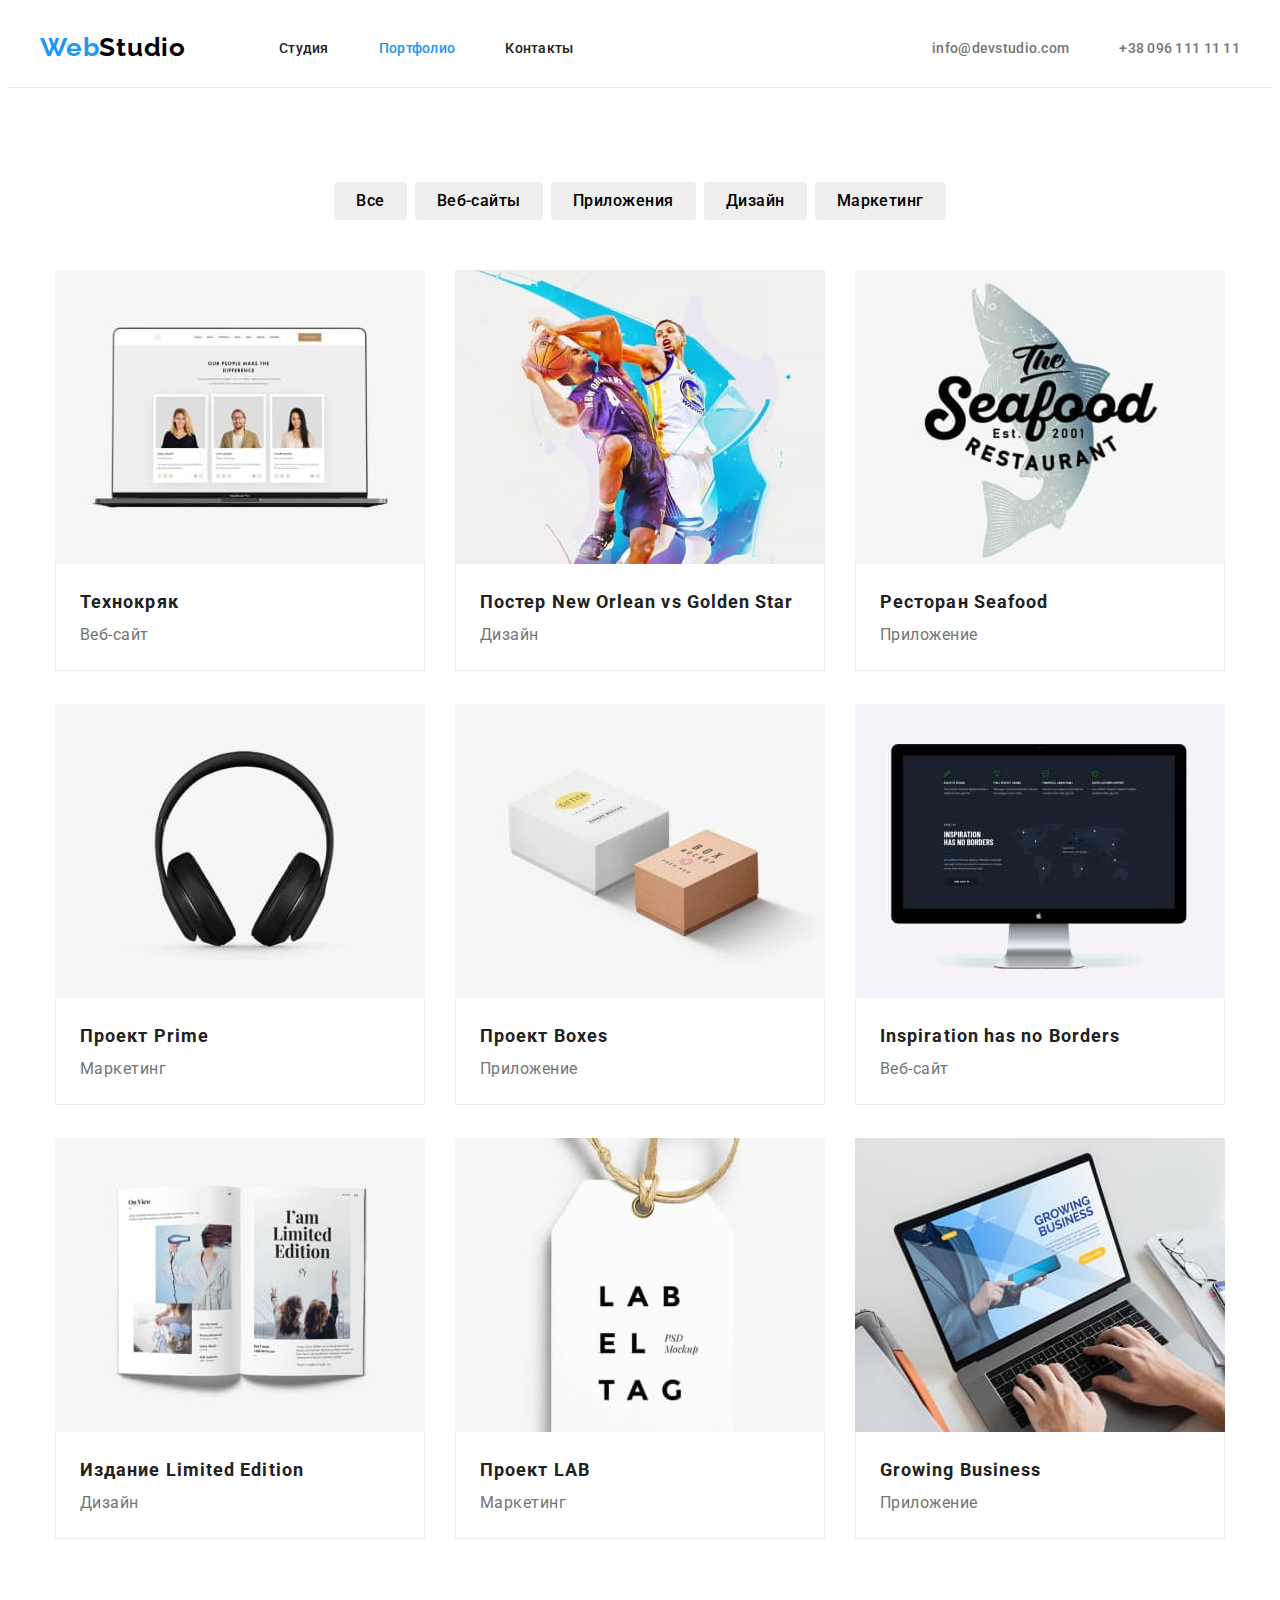
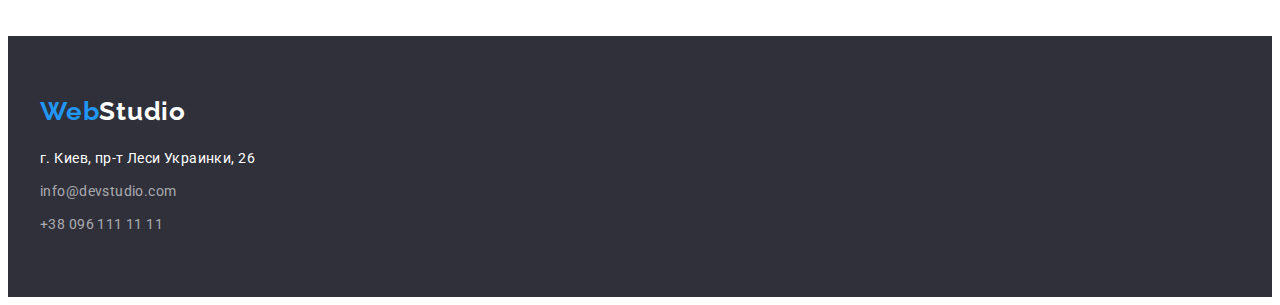
==== commit 3ab452dc: "Исправленное дз3" ====
--- a/portfolio.html
+++ b/portfolio.html
@@ -18,7 +18,7 @@
 
     <body>
         <header class="header">
-            <div class="container header-container header-portfolio">
+            <div class="container header-container">
                 <a class="logo link" href=""> <span class="logo-blue">Web</span>Studio</a>
                 <nav class="navigation">
                     <ul class="nav-list list">
@@ -49,8 +49,8 @@
         <main>
             <section class="section">
                 <div class="container">
-                        <h1 hidden>Портфолио</h1>
-                        <div class="parent-indent-btn">
+                        <h1 class="visually-hidden">Портфолио</h1>
+                        
                             <ul class="list parent-indent ">
                                 <li class="spacing-between-cards"><button class="filter-btn" type="button">Все</button></li>
                                 <li class="spacing-between-cards"><button class="filter-btn" type="button">Веб-сайты</button></li>
@@ -58,8 +58,8 @@
                                 <li class="spacing-between-cards"><button class="filter-btn" type="button">Дизайн</button></li>
                                 <li class="spacing-between-cards"><button class="filter-btn" type="button">Маркетинг</button></li>
                             </ul>
-                        </div>
-                        <ul class="list parent-indent portfolio-list">
+                        
+                        <ul class="list portfolio-cards-indent portfolio-list">
                             <li class="list-item spacing-between-cards spacing-between-cards-portfolio">
                                 <img src="./img/portfolio-img-1.jpg" alt="Сайт" width="370" 
                                         height="294"> 
@@ -140,16 +140,14 @@
 
         </main>
     <footer class="footer">
-        <div class="container footer-p-b">
-            <div class="indent-footer">
+        <div class="container ">
             <a class="logo-footer link" href=""> <span class="logo-blue">Web</span>Studio</a>
-            </div>
-            <address>
+            <address class="element-style">
                 <a class="link-footer link"
                     href="https://www.google.com/maps/place/%D0%B1%D1%83%D0%BB.+%D0%9B%D0%B5%D1%81%D0%B8+%D0%A3%D0%BA%D1%80%D0%B0%D0%B8%D0%BD%D0%BA%D0%B8,+26,+%D0%9A%D0%B8%D0%B5%D0%B2,+02000/@50.4265807,30.5361971,17z/data=!3m1!4b1!4m5!3m4!1s0x40d4cf0e033ecbe9:0x57a4dffefec77da0!8m2!3d50.4265807!4d30.5383858"
-                    target="_blank" rel="noopener noreferrer">г. Киев, пр-т Леси Украинки, 26</a> <br>
-                <a class="contact-footer link" href="mailto:info@devstudio.com">info@devstudio.com</a> <br>
-                <a class="contact-footer link" href="tel:+380961111111">+38 096 111 11 11</a>
+                    target="_blank" rel="noopener noreferrer">г. Киев, пр-т Леси Украинки, 26</a> 
+                <a class="contact-footer link" href="mailto:info@devstudio.com">info@devstudio.com</a> 
+                <a class="contact-footer link contact-footer-tel" href="tel:+380961111111">+38 096 111 11 11</a>
             </address>
         </div>
     
--- a/css/styles.css
+++ b/css/styles.css
@@ -2,6 +2,8 @@
   --accent-color: #2196f3;
   --primary-text-color: #212121;
   --secondary-text-color: #757575;
+  --hero-collor: #ffffff;
+  --logo-footer-collor: #ffffff;
 }
 
 body {
@@ -57,7 +59,7 @@
   line-height: 1.19;
   letter-spacing: 0.03em;
   color: #000000;
-  margin-right: 94px;
+  margin-right: 93px;
 }
 .logo-blue {
   color: var(--accent-color);
@@ -68,11 +70,11 @@
 .header {
   padding-top: 24px;
   padding-bottom: 24px;
+  border-bottom: 1px solid #ececec;
 }
 .header-container {
   display: flex;
   align-items: center;
-  justify-content: space-between;
 }
 .nav-list {
   display: flex;
@@ -81,6 +83,7 @@
 .contact-header {
   display: flex;
   align-items: center;
+  margin-left: auto;
 }
 .contact-header-mail {
   margin-right: 50px;
@@ -113,6 +116,7 @@
 }
 .hero {
   background: #2f303a;
+  padding: 200px 0;
 }
 .main-title {
   font-weight: 900;
@@ -121,13 +125,11 @@
   text-align: center;
   letter-spacing: 0.06em;
   text-transform: uppercase;
-  color: #ffffff;
+  color: var(--hero-collor);
   margin-bottom: 30px;
 }
 .main-title-hero {
   text-align: center;
-  padding-bottom: 200px;
-  padding-top: 200px;
 }
 .modal-btn {
   min-width: 200px;
@@ -140,10 +142,11 @@
   align-items: center;
   text-align: center;
   letter-spacing: 0.06em;
-  color: #ffffff;
+  color: var(--hero-collor);
   background: var(--accent-color);
   cursor: pointer;
   border-radius: 4px;
+  border: none;
 }
 .modal-btn:hover,
 .modal-btn:focus {
@@ -159,12 +162,21 @@
 .parent-indent {
   display: flex;
   align-items: center;
+  justify-content: center;
+  margin-left: -8px;
+  margin-top: -8px;
+  margin-bottom: 50px;
+}
+.portfolio-cards-indent {
+  display: flex;
+  align-items: center;
+  justify-content: center;
   margin-left: -30px;
   margin-top: -30px;
 }
 .spacing-between-cards {
-  margin-left: 30px;
-  margin-top: 30px;
+  margin-left: 8px;
+  margin-top: 8px;
 }
 .cards-benefits {
   flex-basis: calc((100%-4 * 30) / 4);
@@ -225,41 +237,49 @@
   line-height: 1.19;
   letter-spacing: 0.03em;
   color: #ffffff;
+  display: block;
+  margin-bottom: 20px;
 }
 .footer {
   background: #2f303a;
-}
-.indent-footer {
-  padding-top: 60px;
-  margin-bottom: 20px;
-}
+  padding: 60px 0;
+}
+.element-style {
+  font-style: normal;
+  display: flex;
+  flex-direction: column;
+}
+
 .link-footer {
-  font-style: normal;
-  font-weight: normal;
   font-size: 14px;
   line-height: 1.71;
   letter-spacing: 0.03em;
   color: #ffffff;
+  margin-bottom: 9px;
 }
 .contact-footer {
-  font-style: normal;
-  font-weight: normal;
-  font-size: 14px;
-  line-height: 24px;
+  font-size: 14px;
+  line-height: 1.71;
   letter-spacing: 0.03em;
   color: rgba(255, 255, 255, 0.6);
-}
-
+  margin-bottom: 9px;
+}
+.contact-footer-tel {
+  margin-bottom: 0;
+}
 /*Портфолио*/
-.header-portfolio {
-  border: 1px solid #ececec;
-  border-top: none;
-  border-left: none;
-  border-right: none;
-  padding-bottom: 25px;
-}
+.visually-hidden {
+  position: absolute;
+  width: 1px;
+  height: 1px;
+  margin: -1px;
+  padding: 0;
+  overflow: hidden;
+  border: 0;
+  clip: rect(0 0 0 0);
+}
+
 .filter-btn {
-  margin-bottom: 34px;
   padding: 6px 22px;
   font-family: inherit;
   font-weight: 500;
@@ -269,14 +289,11 @@
   letter-spacing: 0.03em;
   cursor: pointer;
   border-radius: 4px;
-  border-width: 0px;
-}
-.parent-indent-btn {
-  display: flex;
-  justify-content: center;
+  border: none;
 }
 .spacing-between-cards-portfolio {
-  margin-bottom: 30;
+  margin-left: 30px;
+  margin-top: 30px;
 }
 .portfolio-list {
   flex-wrap: wrap;
@@ -313,6 +330,3 @@
   letter-spacing: 0.03em;
   color: var(--secondary-text-color);
 }
-.footer-p-b {
-  padding-bottom: 60px;
-}
